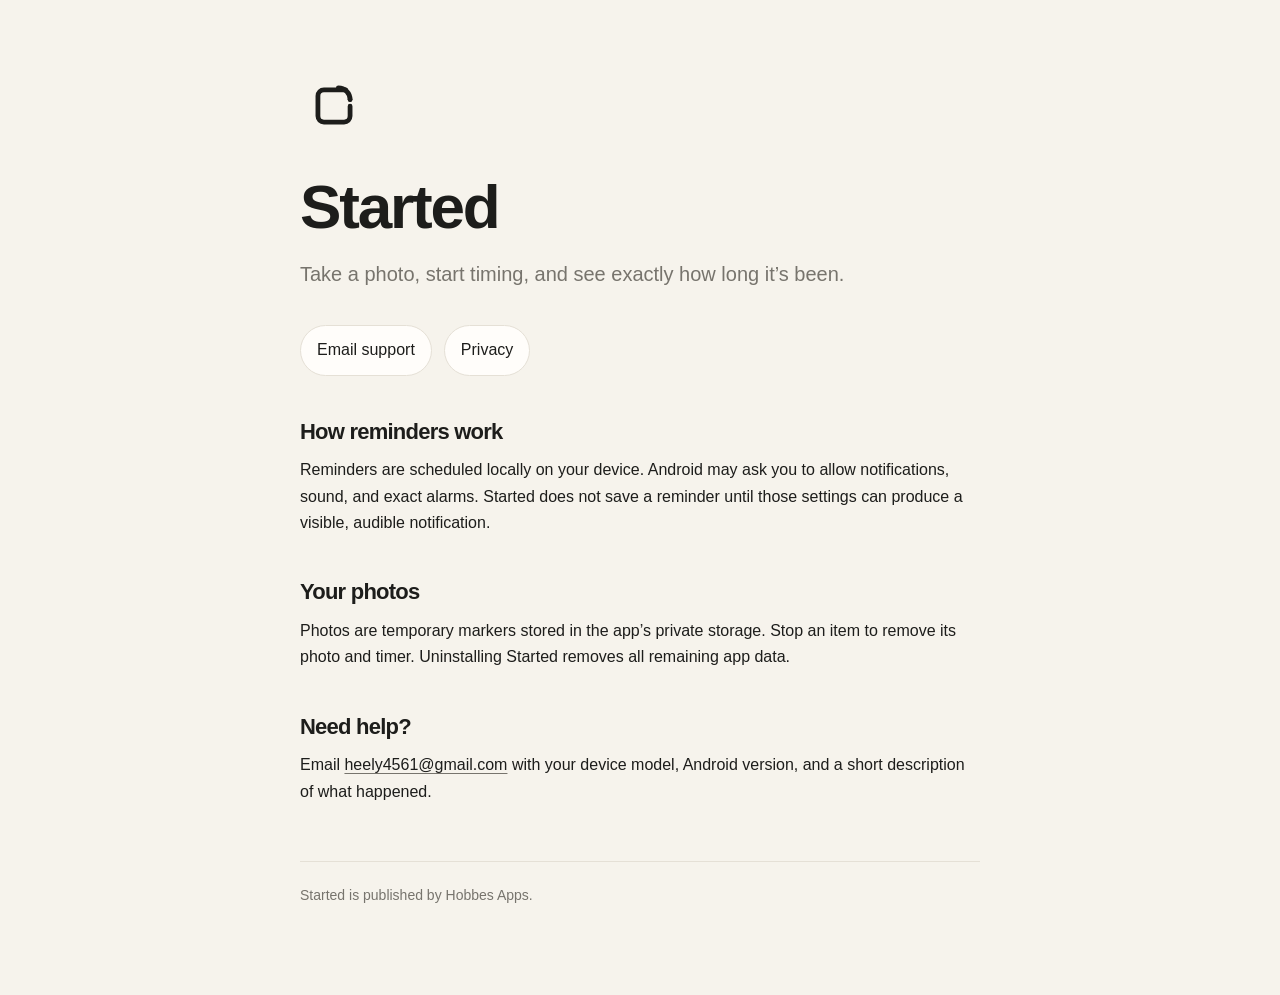
==== index.html @ 81fd4449 "Publish Started support and privacy pages" ====
<!doctype html>
<html lang="en">
<head>
  <meta charset="utf-8">
  <meta name="viewport" content="width=device-width, initial-scale=1">
  <meta name="description" content="Support for Started, a private visual elapsed-time tracker.">
  <title>Started — Support</title>
  <link rel="stylesheet" href="./styles.css">
</head>
<body>
  <main>
    <svg class="mark" viewBox="0 0 1024 1024" fill="none" aria-hidden="true">
      <path d="M688 270H360c-49.7 0-90 40.3-90 90v304c0 49.7 40.3 90 90 90h304c49.7 0 90-40.3 90-90V515" stroke="#1D1D1B" stroke-width="72" stroke-linecap="round" stroke-linejoin="round"/>
      <path d="M754 414a176 176 0 0 0-176-176" stroke="#1D1D1B" stroke-width="72" stroke-linecap="round"/>
      <circle cx="754" cy="414" r="36" fill="#1D1D1B"/>
    </svg>
    <h1>Started</h1>
    <p class="lede">Take a photo, start timing, and see exactly how long it’s been.</p>
    <div class="links">
      <a class="button" href="mailto:heely4561@gmail.com">Email support</a>
      <a class="button" href="./privacy/">Privacy</a>
    </div>

    <h2>How reminders work</h2>
    <p>Reminders are scheduled locally on your device. Android may ask you to allow notifications, sound, and exact alarms. Started does not save a reminder until those settings can produce a visible, audible notification.</p>

    <h2>Your photos</h2>
    <p>Photos are temporary markers stored in the app’s private storage. Stop an item to remove its photo and timer. Uninstalling Started removes all remaining app data.</p>

    <h2>Need help?</h2>
    <p>Email <a href="mailto:heely4561@gmail.com">heely4561@gmail.com</a> with your device model, Android version, and a short description of what happened.</p>

    <footer>Started is published by Hobbes Apps.</footer>
  </main>
</body>
</html>
---- styles.css ----
:root {
  color-scheme: light;
  --background: #f6f3ec;
  --surface: #fffdfa;
  --ink: #1d1d1b;
  --muted: #77746d;
  --line: #e5e0d6;
}

* { box-sizing: border-box; }

body {
  margin: 0;
  background: var(--background);
  color: var(--ink);
  font-family: ui-sans-serif, -apple-system, BlinkMacSystemFont, "Segoe UI", sans-serif;
  font-size: 16px;
  line-height: 1.65;
}

main {
  width: min(680px, calc(100% - 40px));
  margin: 0 auto;
  padding: 72px 0 88px;
}

.mark {
  width: 68px;
  height: 68px;
  margin-bottom: 28px;
}

h1, h2 { letter-spacing: -0.035em; }
h1 { margin: 0; font-size: clamp(40px, 8vw, 62px); line-height: 1; }
h2 { margin: 42px 0 8px; font-size: 22px; line-height: 1.25; }
p { margin: 12px 0; }
.lede { max-width: 560px; margin-top: 20px; color: var(--muted); font-size: 20px; }
.meta { color: var(--muted); font-size: 14px; }
.links { display: flex; flex-wrap: wrap; gap: 12px; margin-top: 34px; }

a {
  color: var(--ink);
  text-decoration-color: var(--muted);
  text-underline-offset: 3px;
}

.button {
  display: inline-block;
  padding: 11px 16px;
  border: 1px solid var(--line);
  border-radius: 999px;
  background: var(--surface);
  text-decoration: none;
}

ul { padding-left: 20px; }
footer { margin-top: 56px; padding-top: 22px; border-top: 1px solid var(--line); color: var(--muted); font-size: 14px; }
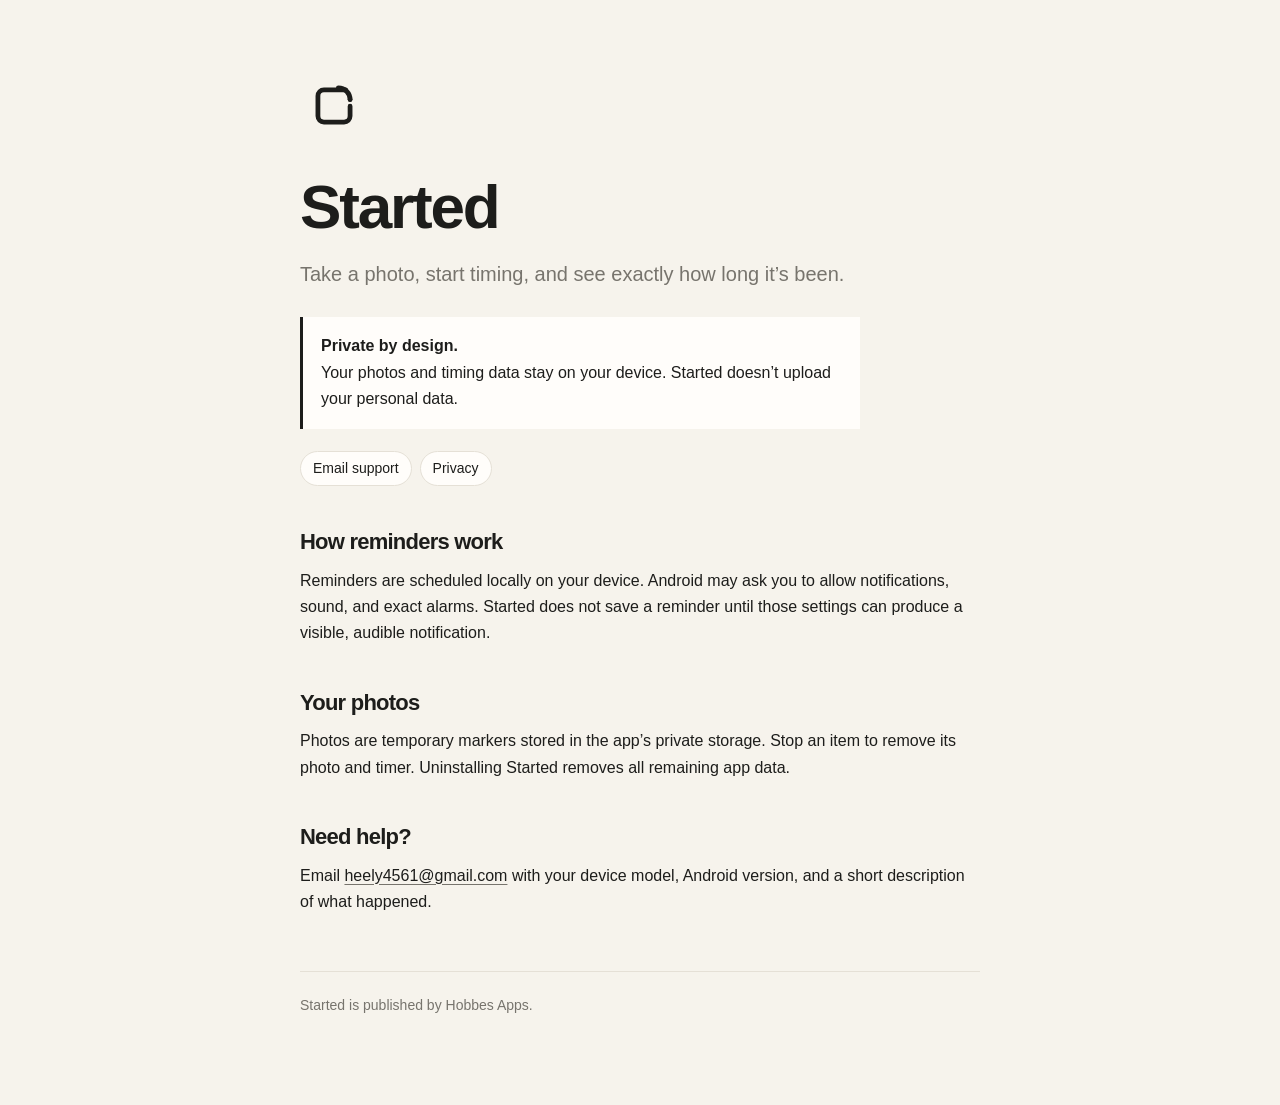
==== commit a38689e8: "Highlight local privacy and reduce support links" ====
--- a/index.html
+++ b/index.html
@@ -16,6 +16,7 @@
     </svg>
     <h1>Started</h1>
     <p class="lede">Take a photo, start timing, and see exactly how long it’s been.</p>
+    <p class="privacy-note"><strong>Private by design.</strong> Your photos and timing data stay on your device. Started doesn’t upload your personal data.</p>
     <div class="links">
       <a class="button" href="mailto:heely4561@gmail.com">Email support</a>
       <a class="button" href="./privacy/">Privacy</a>
--- a/styles.css
+++ b/styles.css
@@ -36,7 +36,15 @@
 p { margin: 12px 0; }
 .lede { max-width: 560px; margin-top: 20px; color: var(--muted); font-size: 20px; }
 .meta { color: var(--muted); font-size: 14px; }
-.links { display: flex; flex-wrap: wrap; gap: 12px; margin-top: 34px; }
+.privacy-note {
+  max-width: 560px;
+  margin-top: 26px;
+  padding: 16px 18px;
+  border-left: 3px solid var(--ink);
+  background: var(--surface);
+}
+.privacy-note strong { display: block; }
+.links { display: flex; flex-wrap: wrap; gap: 8px; margin-top: 22px; }
 
 a {
   color: var(--ink);
@@ -46,10 +54,12 @@
 
 .button {
   display: inline-block;
-  padding: 11px 16px;
+  padding: 7px 12px;
   border: 1px solid var(--line);
   border-radius: 999px;
   background: var(--surface);
+  font-size: 14px;
+  line-height: 1.4;
   text-decoration: none;
 }
 
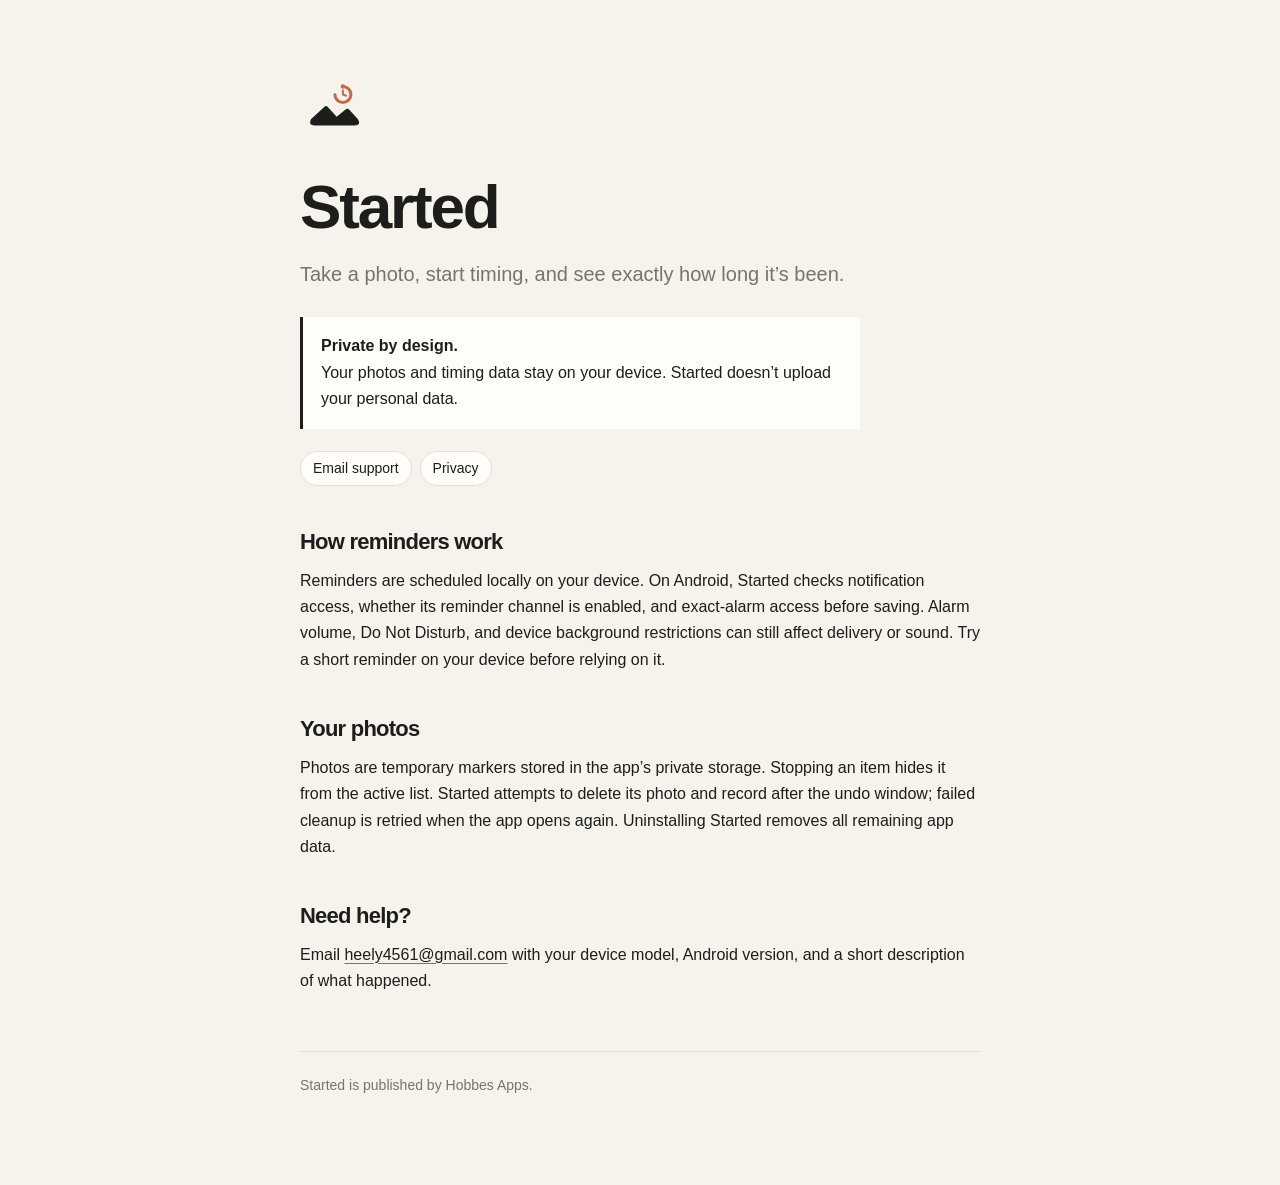
==== commit 2bfc926d: "Update Started identity and accurate privacy and reminder guidance" ====
--- a/index.html
+++ b/index.html
@@ -9,11 +9,7 @@
 </head>
 <body>
   <main>
-    <svg class="mark" viewBox="0 0 1024 1024" fill="none" aria-hidden="true">
-      <path d="M688 270H360c-49.7 0-90 40.3-90 90v304c0 49.7 40.3 90 90 90h304c49.7 0 90-40.3 90-90V515" stroke="#1D1D1B" stroke-width="72" stroke-linecap="round" stroke-linejoin="round"/>
-      <path d="M754 414a176 176 0 0 0-176-176" stroke="#1D1D1B" stroke-width="72" stroke-linecap="round"/>
-      <circle cx="754" cy="414" r="36" fill="#1D1D1B"/>
-    </svg>
+    <img class="mark" src="./mark.svg" alt="" aria-hidden="true">
     <h1>Started</h1>
     <p class="lede">Take a photo, start timing, and see exactly how long it’s been.</p>
     <p class="privacy-note"><strong>Private by design.</strong> Your photos and timing data stay on your device. Started doesn’t upload your personal data.</p>
@@ -23,10 +19,10 @@
     </div>
 
     <h2>How reminders work</h2>
-    <p>Reminders are scheduled locally on your device. Android may ask you to allow notifications, sound, and exact alarms. Started does not save a reminder until those settings can produce a visible, audible notification.</p>
+    <p>Reminders are scheduled locally on your device. On Android, Started checks notification access, whether its reminder channel is enabled, and exact-alarm access before saving. Alarm volume, Do Not Disturb, and device background restrictions can still affect delivery or sound. Try a short reminder on your device before relying on it.</p>
 
     <h2>Your photos</h2>
-    <p>Photos are temporary markers stored in the app’s private storage. Stop an item to remove its photo and timer. Uninstalling Started removes all remaining app data.</p>
+    <p>Photos are temporary markers stored in the app’s private storage. Stopping an item hides it from the active list. Started attempts to delete its photo and record after the undo window; failed cleanup is retried when the app opens again. Uninstalling Started removes all remaining app data.</p>
 
     <h2>Need help?</h2>
     <p>Email <a href="mailto:heely4561@gmail.com">heely4561@gmail.com</a> with your device model, Android version, and a short description of what happened.</p>
